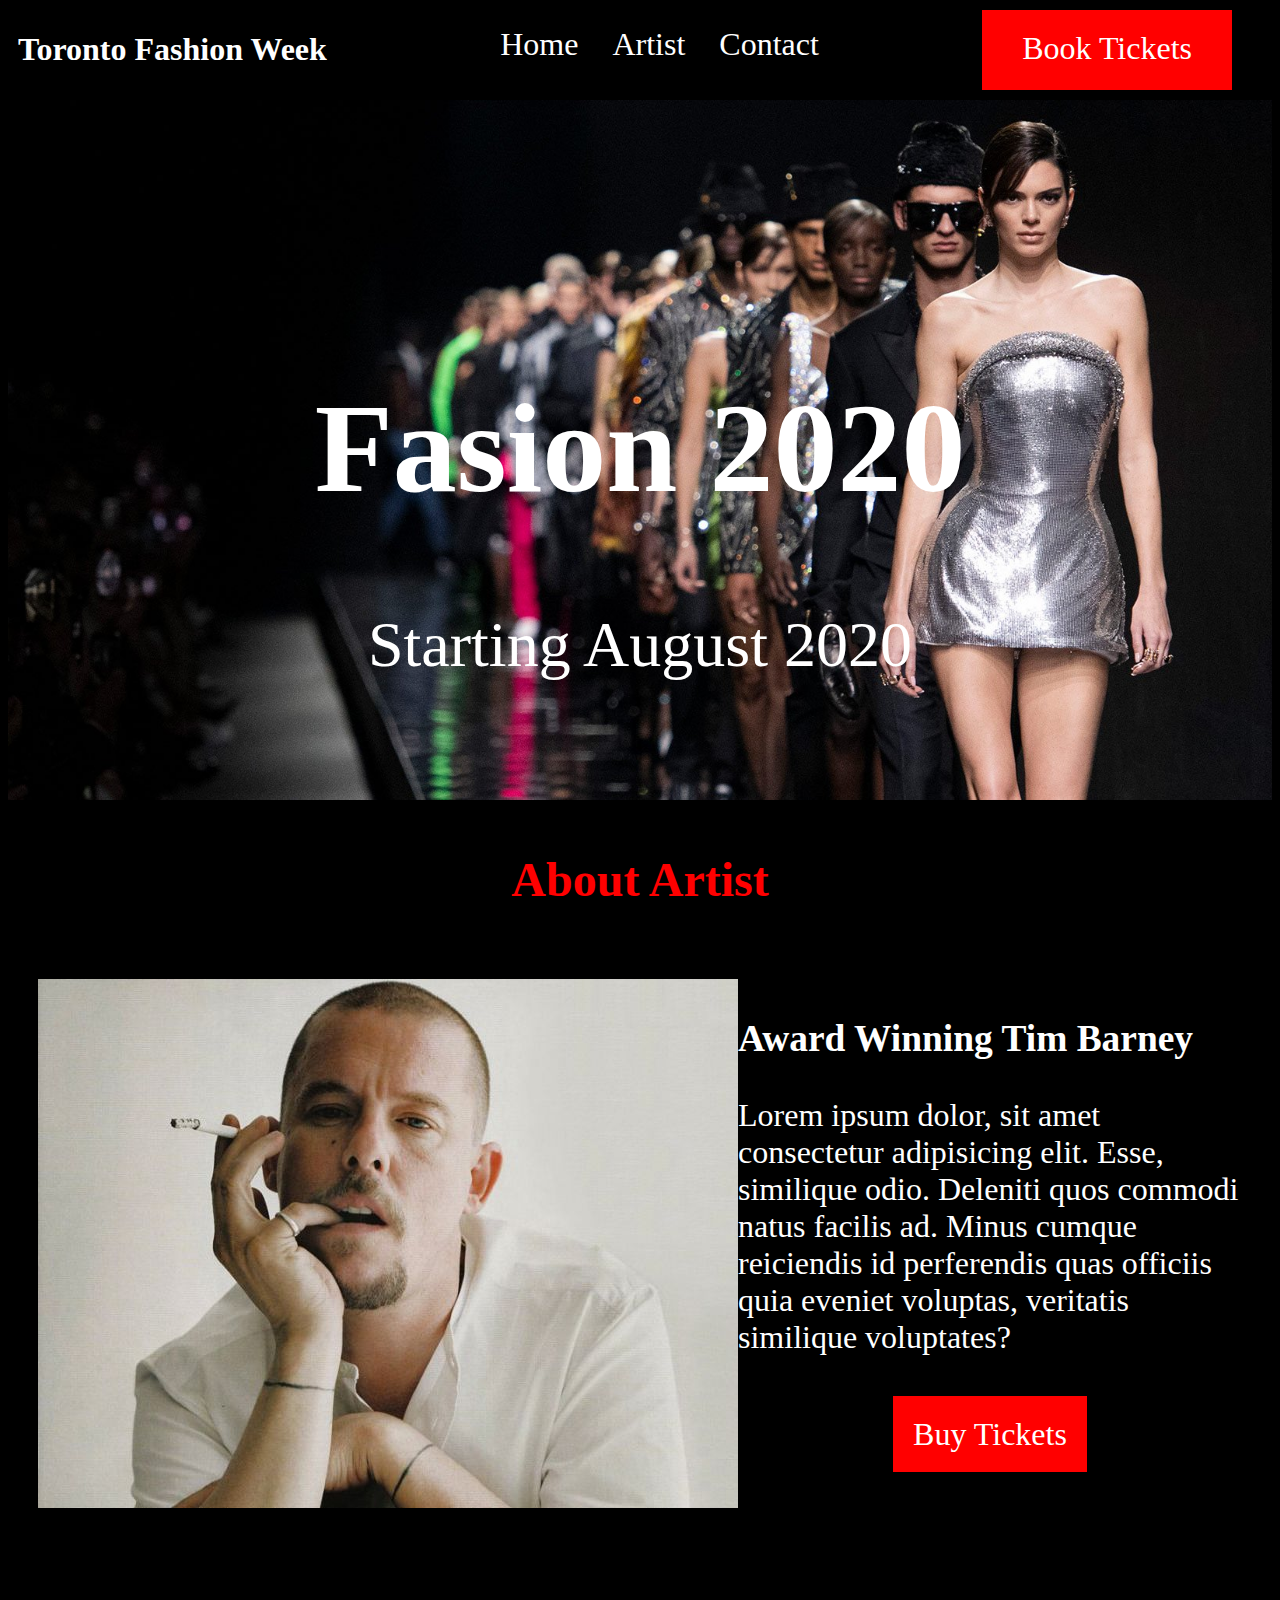
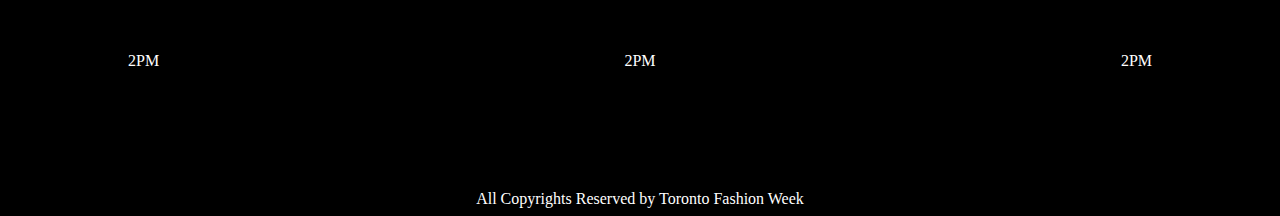
==== index.html @ bbda498b "Base setup" ====
<!DOCTYPE html>
<html lang="en">
<head>
    <meta charset="UTF-8">
    <meta name="viewport" content="width=device-width, initial-scale=1.0">
    <title>Document</title>
    <link rel="stylesheet" href="css/main.css">
</head>
<body>
    
<header class="top">
    <div class="logo">
       <h1> Toronto Fashion Week</h1>
    </div>
    <nav class="menu">
        <ul>
        <li class="toplink"><a href="index.html">Home</a></li>
        <li class="toplink"><a href="artist.html">Artist</a></li>
        <li class="toplink"><a href="contact.html">Contact</a></li>
    </ul>
    </nav>
    <li class="toplink topbutton"><a href="buytickets.html"
         class="topbutton">Book Tickets</a></li>
   
</header>

<div class="cover">
    <div class="heading">
    <h1>Fasion 2020</h1>
    <p>Starting August 2020</p>
</div>
</div>
<div class="artisthead">
<h1 >About Artist</h1></div>
<div class="artist">
<div class="artistimg"><img src="img/banner/artist.jpg"></div>    
<div class="artistinfo">
 
    <h3>Award Winning Tim Barney</h3>
    Lorem ipsum dolor, sit amet consectetur adipisicing elit. Esse, similique odio. Deleniti quos commodi natus facilis ad. Minus cumque reiciendis id perferendis quas officiis quia eveniet voluptas, veritatis similique voluptates?
<div class="buy">
  <a href="buytickets.html" class="topbutton">Buy Tickets</a>
</div>

</div>
</div>
<div class="programs">

    <div>2PM</div>
    <div>2PM</div>
    <div>2PM</div>
</div>
<footer>
All Copyrights Reserved by Toronto Fashion Week
</footer>
</body>
</html>
---- css/main.css ----
body {
    background-color: black;
    color: white;
}
.top {

    display: flex;
    justify-content: space-between;
    margin: 10px;
    flex-wrap: wrap;
}

.top li{
    display: inline;
}

.toplink a {
    color: white;
    text-decoration: none;
}

.toplink a:hover{
    text-decoration: underline;
}
.toplink {
    margin-right:30px;
    font-size:2em;
}

.topbutton {

    background-color: red;
    padding:20px;
    
    
}

.cover {
    background-image:url("../img/banner/banner.jpg");
    background-size: cover;
    height:700px;
    background-position: center;
    text-align: center;

}

.heading {
    padding-top:15%;
    font-size: 4em;
}

.artist {
    display: flex;
    justify-content: space-between;
    margin: 10px;
    padding: 20px;

}

.artist2 {
    text-align: center;
}

.artistinfo {
    width:50%;
    font-size: 2em;

}

.artistinfo2 {

    font-size: 2em;
    width: 75%;
    margin: auto;

}
.artisthead h1  {
    text-align: center;
    padding:20px;
    color: red;
    font-size: 3em;

}

.buy {
    margin-top:50px;
    padding: 10px;
    text-align: center;
}
.buy a{
    color: white;
    text-decoration: none;
}


.programs {
    display: flex;
    justify-content: space-between;
    margin: 100px;
    padding: 20px;

}

footer {
    text-align: center;
}

th, td {
    padding: 15px;
    text-align: left;
    font-size: 1.5em;
  }

  .tickets {

    text-align: center;
    background-color: rgb(70, 65, 65);
    width: 50%;
    margin: auto;
  }

  input[type=text], select {
    width: 100%;
    padding: 12px 20px;
    margin: 8px 0;
    display: inline-block;
    border: 1px solid #ccc;
    border-radius: 4px;
    box-sizing: border-box;
  }
  
  input[type=submit] {
    width: 100%;
    background-color: red;
    color: white;
    padding: 14px 20px;
    margin: 8px 0;
    border: none;
    border-radius: 4px;
    cursor: pointer;
  }
  
  input[type=submit]:hover {
    background-color: rgb(173, 6, 6);
  }

  .userinfo {

    text-align: center;
    background-color: rgb(24, 18, 18);
    width: 50%;
    margin: auto;
}

.userinfo label{
    text-align: right;
}

.userinfo table {
    margin: auto;
}
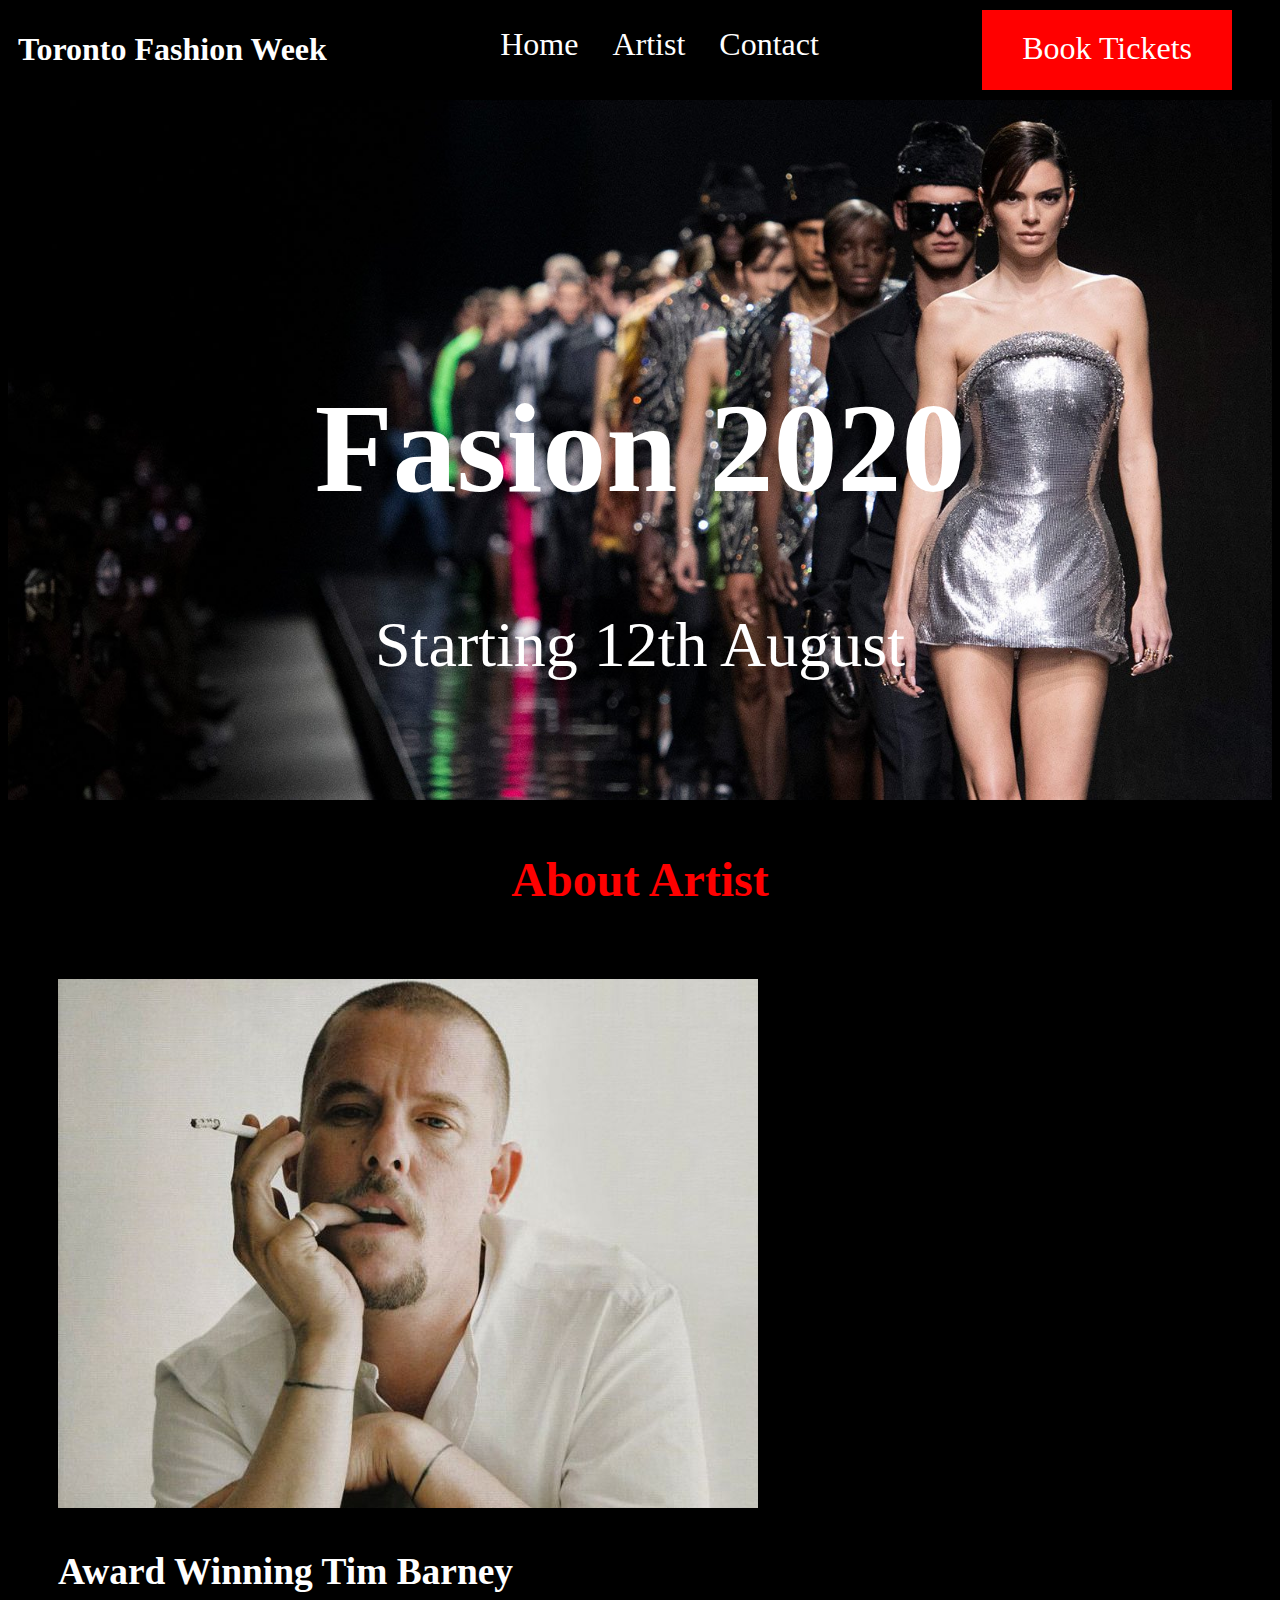
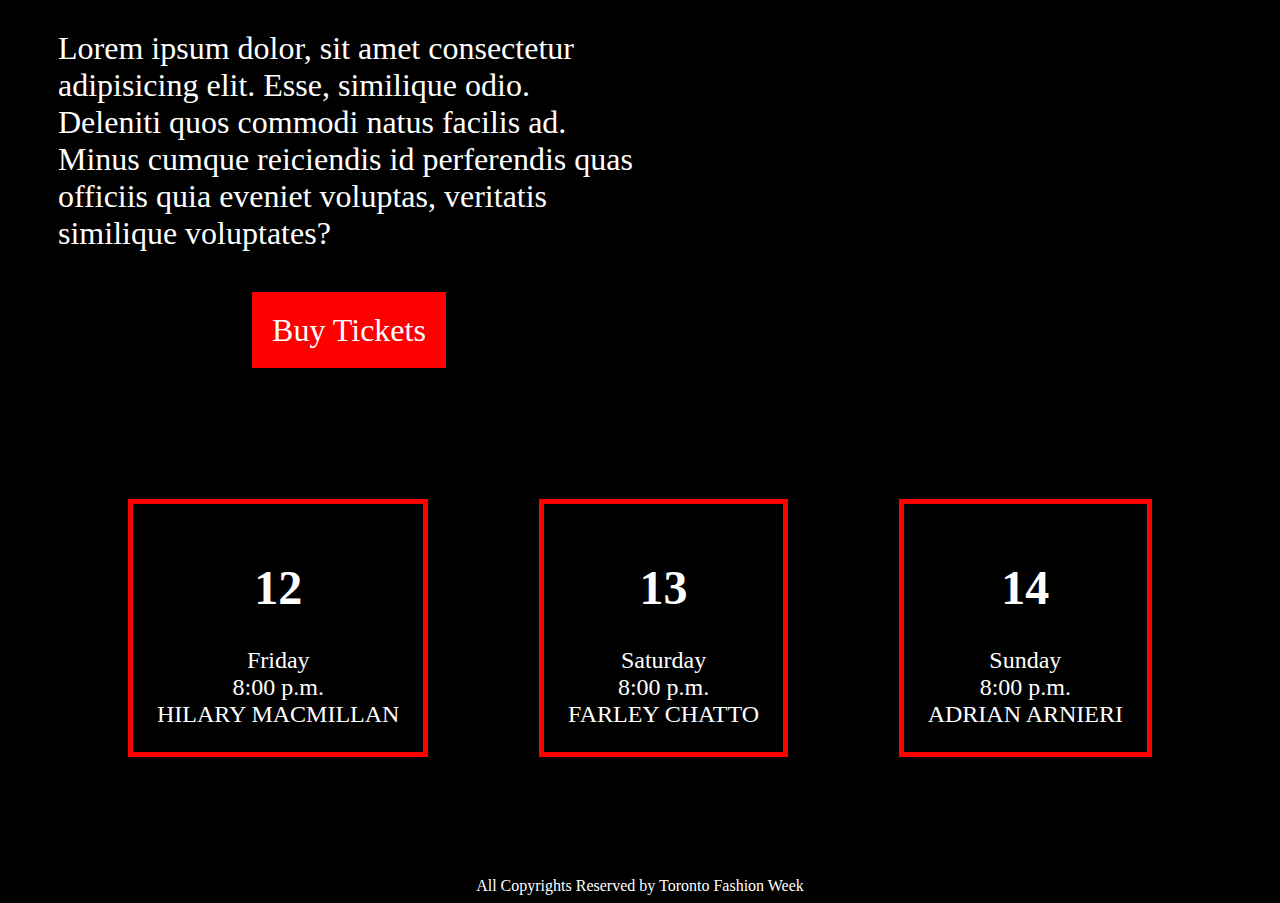
==== commit 27329b25: "Template Modifications" ====
--- a/index.html
+++ b/index.html
@@ -3,7 +3,7 @@
 <head>
     <meta charset="UTF-8">
     <meta name="viewport" content="width=device-width, initial-scale=1.0">
-    <title>Document</title>
+    <title>Toronto Fashion Week</title>
     <link rel="stylesheet" href="css/main.css">
 </head>
 <body>
@@ -27,7 +27,7 @@
 <div class="cover">
     <div class="heading">
     <h1>Fasion 2020</h1>
-    <p>Starting August 2020</p>
+    <p>Starting 12th August</p>
 </div>
 </div>
 <div class="artisthead">
@@ -46,9 +46,12 @@
 </div>
 <div class="programs">
 
-    <div>2PM</div>
-    <div>2PM</div>
-    <div>2PM</div>
+    <div class="cards"><h1>12</h1>Friday<br/>8:00 p.m. <br/>
+        HILARY MACMILLAN</div>
+        <div class="cards"><h1>13</h1>Saturday<br/>8:00 p.m. <br/>
+            FARLEY CHATTO</div>
+            <div class="cards"><h1>14</h1>Sunday<br/>8:00 p.m. <br/>
+                ADRIAN ARNIERI </div>
 </div>
 <footer>
 All Copyrights Reserved by Toronto Fashion Week
--- a/css/main.css
+++ b/css/main.css
@@ -52,8 +52,9 @@
 .artist {
     display: flex;
     justify-content: space-between;
-    margin: 10px;
+    margin: 30px;
     padding: 20px;
+    flex-wrap: wrap;
 
 }
 
@@ -69,7 +70,7 @@
 
 .artistinfo2 {
 
-    font-size: 2em;
+    font-size: 1.5em;
     width: 75%;
     margin: auto;
 
@@ -103,6 +104,7 @@
 
 footer {
     text-align: center;
+    margin-top: 3em;
 }
 
 th, td {
@@ -158,4 +160,25 @@
 
 .userinfo table {
     margin: auto;
+}
+
+.cards {
+
+    text-align: center;
+    border: 5px solid red;
+    padding:1em;
+    font-size: 1.5em;
+
+}
+
+@media only screen and (max-width: 600px) {
+
+
+    .artist {
+        width:90%;
+    }
+    .artistinfo {
+        width: 90%;
+    }
+
 }